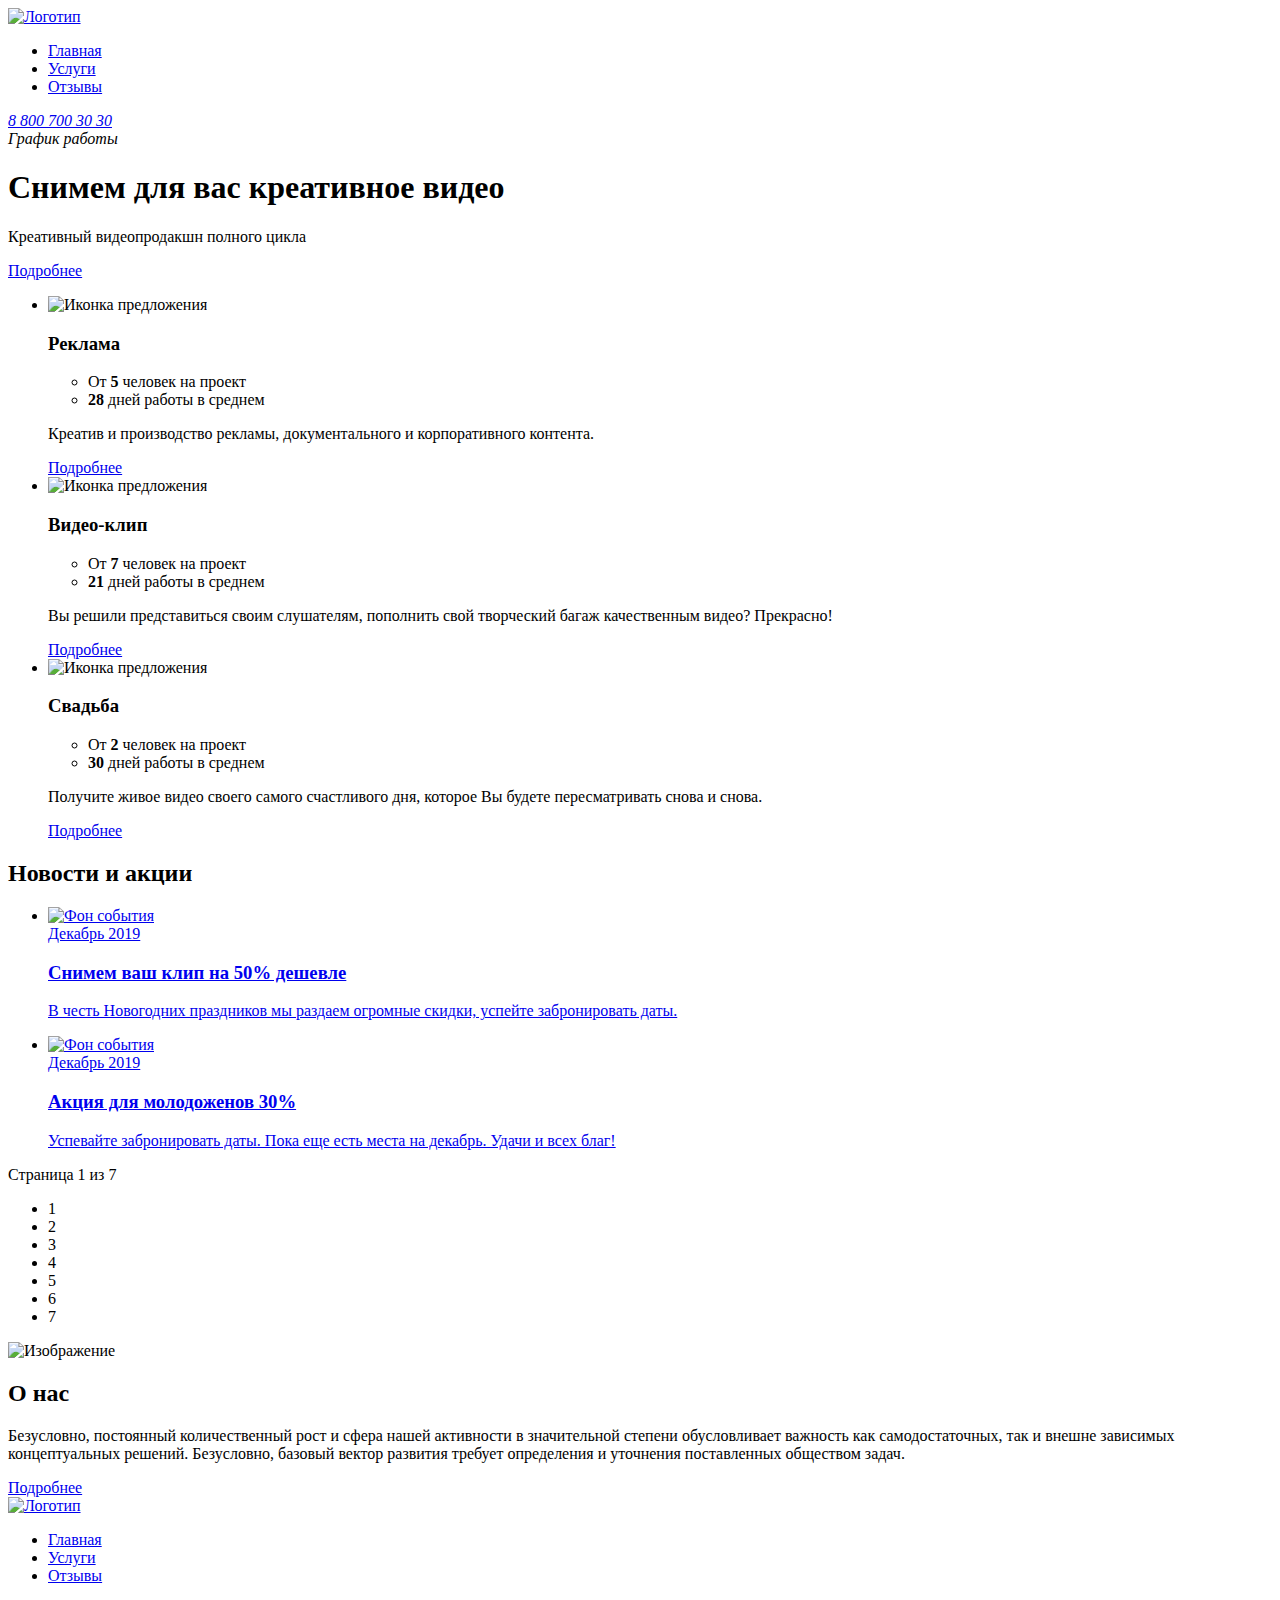
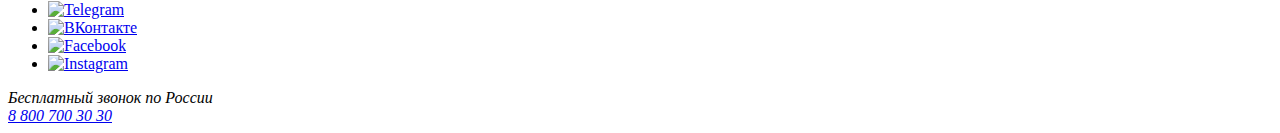
==== index.html @ 6bb8c29b "Правки" ====
<!DOCTYPE html>
<html lang="ru-RU">
  <head>
    <meta charset="UTF-8" />
    <meta http-equiv="X-UA-Compatible" content="IE=edge" />
    <meta name="viewport" content="width=device-width, initial-scale=1.0" />
    <title>Видео-Студия</title>
  </head>
  <body>
    <div class="wrapper">
      <!-- Шапка сайта -->
      <header class="header">
        <div class="container">
          <!-- Логотип -->
          <div class="logo">
            <a href="/" class="logo__link">
              <img src="" alt="Логотип" class="logo__image" />
            </a>
          </div>
          <!-- Меню -->
          <nav class="menu">
            <ul class="menu__list">
              <li class="menu__item">
                <a href="#" class="menu__link">Главная</a>
              </li>
              <li class="menu__item">
                <a href="#" class="menu__link">Услуги</a>
              </li>
              <li class="menu__item">
                <a href="#" class="menu__link">Отзывы</a>
              </li>
            </ul>
          </nav>
          <!-- Информация -->
          <address class="header__info">
            <div class="phone">
              <a href="tel:+78007003030" class="phone__link">8 800 700 30 30</a>
            </div>
            <div class="schedule">
              <div class="schedule__text">График работы</div>
            </div>
          </address>
        </div>
      </header>

      <!-- Основной контент -->
      <main class="main">
        <!-- Приветствие -->
        <section class="hero">
          <div class="container">
            <h1 class="hero__title">Снимем для вас креативное видео</h1>
            <p class="hero__desc">Креативный видеопродакшн полного цикла</p>
            <a href="#" class="hero__btn btn">Подробнее</a>
          </div>
        </section>

        <!-- Предложения -->
        <section class="offers">
          <div class="container">
            <ul class="offers__list">
              <!-- Карточка предложения -->
              <li class="offers__item">
                <div class="offer">
                  <div class="offer__header">
                    <img src="" alt="Иконка предложения" class="offer__image" />
                  </div>

                  <div class="offer__container">
                    <h3 class="offer__title">Реклама</h3>
                    <ul class="offer-info__list">
                      <li class="offer-info__item">
                        <div class="offer-info__persons">
                          От <b>5</b> человек на проект
                        </div>
                      </li>
                      <li class="offer-info__item">
                        <div class="offer-info__work-days">
                          <b>28</b> дней работы в среднем
                        </div>
                      </li>
                    </ul>
                    <p class="offer__desc">
                      Креатив и производство рекламы, документального и
                      корпоративного контента.
                    </p>
                    <a href="#" class="offer__btn btn">Подробнее</a>
                  </div>
                </div>
              </li>

              <!-- Карточка предложения -->
              <li class="offers__item">
                <div class="offer">
                  <div class="offer__header">
                    <img src="" alt="Иконка предложения" class="offer__image" />
                  </div>

                  <div class="offer__container">
                    <h3 class="offer__title">Видео-клип</h3>
                    <ul class="offer-info__list">
                      <li class="offer-info__item">
                        <div class="offer-info__persons">
                          От <b>7</b> человек на проект
                        </div>
                      </li>
                      <li class="offer-info__item">
                        <div class="offer-info__work-days">
                          <b>21</b> дней работы в среднем
                        </div>
                      </li>
                    </ul>
                    <p class="offer__desc">
                      Вы решили представиться своим слушателям, пополнить свой
                      творческий багаж качественным видео? Прекрасно!
                    </p>
                    <a href="#" class="offer__btn btn">Подробнее</a>
                  </div>
                </div>
              </li>

              <!-- Карточка предложения -->
              <li class="offers__item">
                <div class="offer">
                  <div class="offer__header">
                    <img src="" alt="Иконка предложения" class="offer__image" />
                  </div>

                  <div class="offer__container">
                    <h3 class="offer__title">Свадьба</h3>
                    <ul class="offer-info__list">
                      <li class="offer-info__item">
                        <div class="offer-info__persons">
                          От <b>2</b> человек на проект
                        </div>
                      </li>
                      <li class="offer-info__item">
                        <div class="offer-info__work-days">
                          <b>30</b> дней работы в среднем
                        </div>
                      </li>
                    </ul>
                    <p class="offer__desc">
                      Получите живое видео своего самого счастливого дня,
                      которое Вы будете пересматривать снова и снова.
                    </p>
                    <a href="#" class="offer__btn btn">Подробнее</a>
                  </div>
                </div>
              </li>
            </ul>
          </div>
        </section>

        <!-- События -->
        <section class="events">
          <div class="container">
            <h2 class="events__title">Новости и акции</h2>
            <ul class="events__list">
              <!-- Карточка события -->
              <li class="events__item">
                <a href="#" class="event">
                  <img src="" alt="Фон события" class="event__image" />
                  <div class="event__info">
                    <time class="event__date">Декабрь 2019</time>
                    <h3 class="event__title">Снимем ваш клип на 50% дешевле</h3>
                    <p class="event__desc">
                      В честь Новогодних праздников мы раздаем огромные скидки,
                      успейте забронировать даты.
                    </p>
                  </div>
                </a>
              </li>

              <!-- Карточка события -->
              <li class="events__item">
                <a href="#" class="event">
                  <img src="" alt="Фон события" class="event__image" />
                  <div class="event__info">
                    <time class="event__date">Декабрь 2019</time>
                    <h3 class="event__title">Акция для молодоженов 30%</h3>
                    <p class="event__desc">
                      Успевайте забронировать даты. Пока еще есть места на
                      декабрь. Удачи и всех благ!
                    </p>
                  </div>
                </a>
              </li>
            </ul>

            <!-- Пагинация событий -->
            <div class="paginator">
              <div class="paginator__text">Страница 1 из 7</div>
              <ul class="paginator__list">
                <li class="paginator__item paginator__item--active">1</li>
                <li class="paginator__item">2</li>
                <li class="paginator__item">3</li>
                <li class="paginator__item">4</li>
                <li class="paginator__item">5</li>
                <li class="paginator__item">6</li>
                <li class="paginator__item">7</li>
              </ul>
            </div>
          </div>
        </section>

        <!-- О нас -->
        <section class="about">
          <div class="container">
            <img src="" alt="Изображение" class="about__image" />
            <div class="about__block">
              <h2 class="about__title">О нас</h2>
              <p class="about_desc">
                Безусловно, постоянный количественный рост и сфера нашей
                активности в значительной степени обусловливает важность как
                самодостаточных, так и внешне зависимых концептуальных решений.
                Безусловно, базовый вектор развития требует определения и
                уточнения поставленных обществом задач.
              </p>
              <a href="#" class="about__btn btn">Подробнее</a>
            </div>
          </div>
        </section>
      </main>

      <!-- Подвал -->
      <footer class="footer">
        <div class="container">
          <div class="logo">
            <a href="/" class="logo__link">
              <img src="" alt="Логотип" class="logo__image" />
            </a>
          </div>

          <!-- Меню -->
          <nav class="menu">
            <ul class="menu__list">
              <li class="menu__item">
                <a href="#" class="menu__link">Главная</a>
              </li>
              <li class="menu__item">
                <a href="#" class="menu__link">Услуги</a>
              </li>
              <li class="menu__item">
                <a href="#" class="menu__link">Отзывы</a>
              </li>
            </ul>
          </nav>

          <!-- Ссылки на соц-медия -->
          <div class="footer__socials">
            <div class="socials">
              <ul class="socials__list">
                <li class="socials__item">
                  <a href="#" class="socials__link">
                    <img src="" alt="Telegram" class="socials__icon" />
                  </a>
                </li>
                <li class="socials__item">
                  <a href="#" class="socials__link">
                    <img src="" alt="ВКонтакте" class="socials__icon" />
                  </a>
                </li>
                <li class="socials__item">
                  <a href="#" class="socials__link">
                    <img src="" alt="Facebook" class="socials__icon" />
                  </a>
                </li>
                <li class="socials__item">
                  <a href="#" class="socials__link">
                    <img src="" alt="Instagram" class="socials__icon" />
                  </a>
                </li>
              </ul>
            </div>
          </div>

          <!-- Контактная информация -->
          <address class="footer__info">
            <div class="phone">
              <div class="phone__info">Бесплатный звонок по России</div>
              <a href="tel:+78007003030" class="phone__link">8 800 700 30 30</a>
            </div>
          </address>
        </div>
      </footer>
    </div>
  </body>
</html>
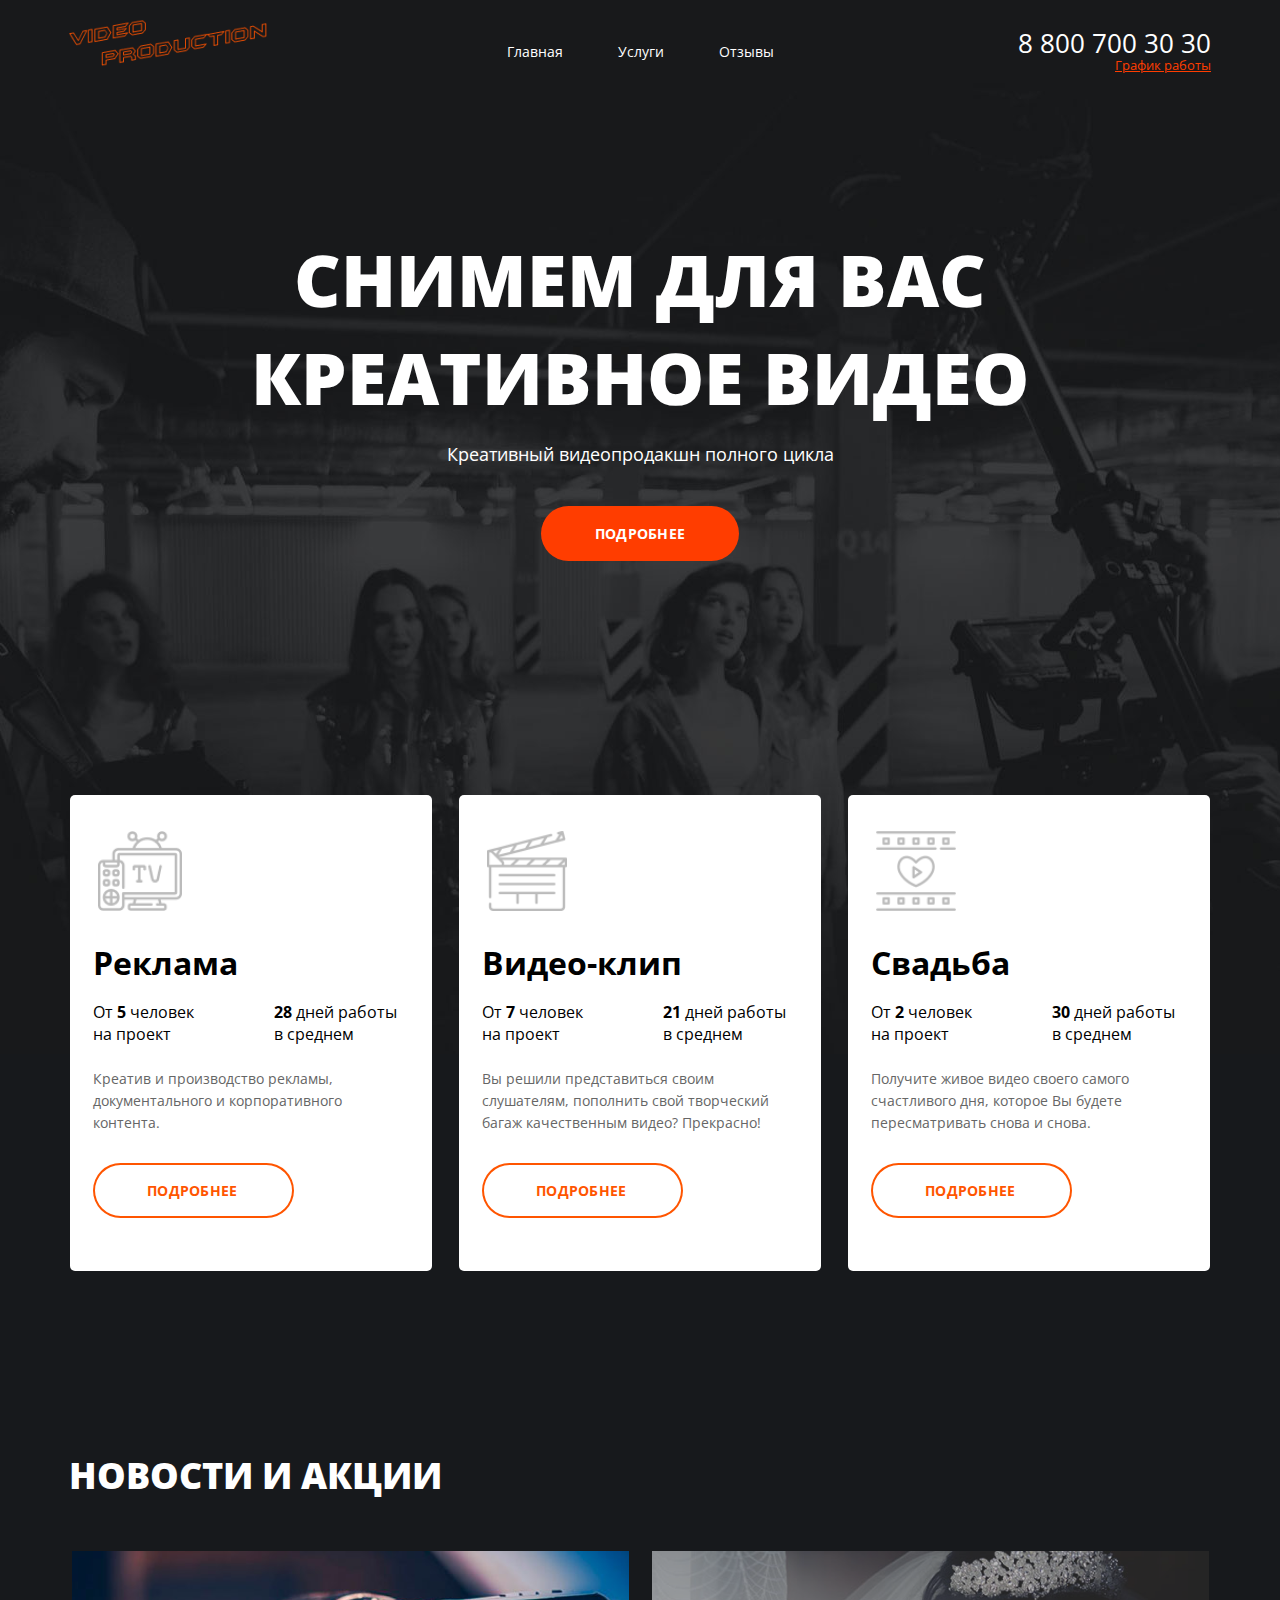
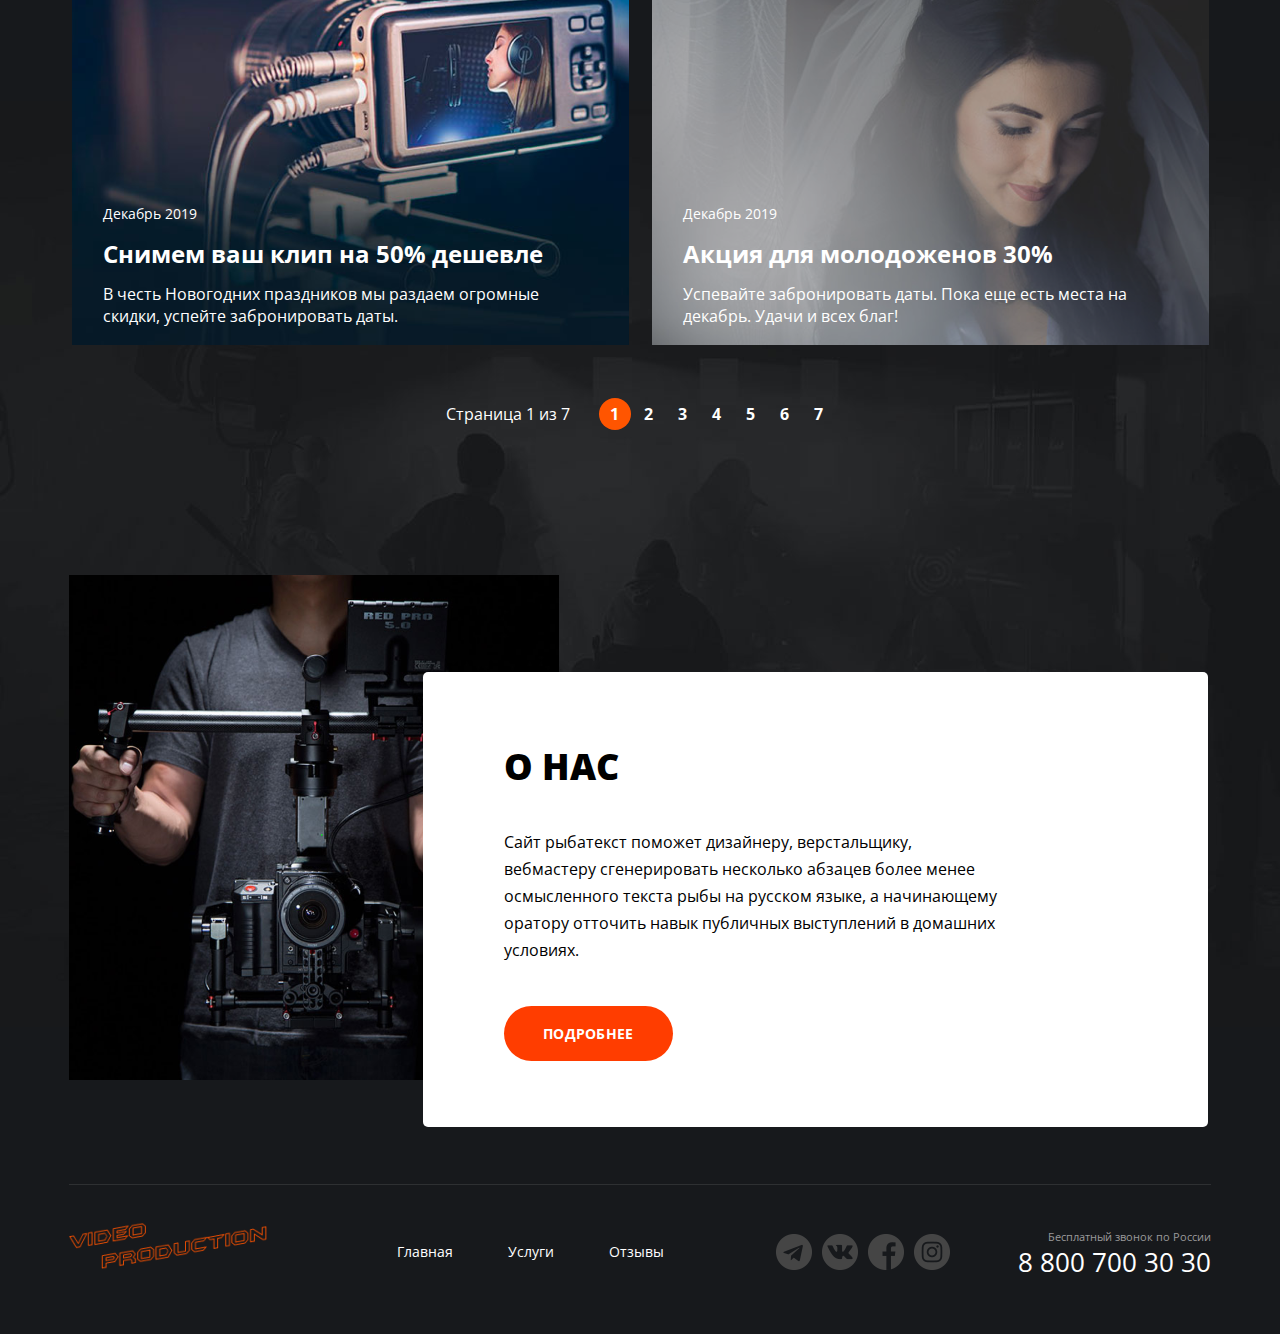
==== commit 2678e8b9: "Стили, изменения в разметке, изображения" ====
--- a/index.html
+++ b/index.html
@@ -3,167 +3,153 @@
   <head>
     <meta charset="UTF-8" />
     <meta http-equiv="X-UA-Compatible" content="IE=edge" />
+    <link rel="preconnect" href="https://fonts.googleapis.com" />
+    <link rel="preconnect" href="https://fonts.gstatic.com" crossorigin />
+    <link
+      href="https://fonts.googleapis.com/css2?family=Open+Sans:ital,wght@0,400;0,700;0,800;1,400&display=swap"
+      rel="stylesheet"
+    />
+    <link rel="stylesheet" href="./css/styles.css" />
     <meta name="viewport" content="width=device-width, initial-scale=1.0" />
     <title>Видео-Студия</title>
   </head>
   <body>
-    <div class="wrapper">
-      <!-- Шапка сайта -->
-      <header class="header">
-        <div class="container">
-          <!-- Логотип -->
-          <div class="logo">
+    <div class="wrapper wrapper_main">
+      <div class="container">
+        <!-- Header -->
+        <header class="header">
+          <!-- Logo -->
+          <div class="header__logo logo">
             <a href="/" class="logo__link">
-              <img src="" alt="Логотип" class="logo__image" />
+              <img src="./img/logo.png" alt="Logo" class="logo__image" />
             </a>
           </div>
-          <!-- Меню -->
+          <!-- Menu -->
           <nav class="menu">
             <ul class="menu__list">
+              <li class="menu__item menu__item--active">
+                <a href="#" class="menu__link link">Главная</a>
+              </li>
               <li class="menu__item">
-                <a href="#" class="menu__link">Главная</a>
+                <a href="#" class="menu__link link">Услуги</a>
               </li>
               <li class="menu__item">
-                <a href="#" class="menu__link">Услуги</a>
-              </li>
-              <li class="menu__item">
-                <a href="#" class="menu__link">Отзывы</a>
+                <a href="#" class="menu__link link">Отзывы</a>
               </li>
             </ul>
           </nav>
-          <!-- Информация -->
+          <!-- Info -->
           <address class="header__info">
             <div class="phone">
-              <a href="tel:+78007003030" class="phone__link">8 800 700 30 30</a>
+              <a href="tel:+78007003030" class="phone__link link">
+                8 800 700 30 30
+              </a>
             </div>
             <div class="schedule">
               <div class="schedule__text">График работы</div>
             </div>
           </address>
-        </div>
-      </header>
-
-      <!-- Основной контент -->
-      <main class="main">
-        <!-- Приветствие -->
-        <section class="hero">
-          <div class="container">
-            <h1 class="hero__title">Снимем для вас креативное видео</h1>
-            <p class="hero__desc">Креативный видеопродакшн полного цикла</p>
+        </header>
+
+        <!-- Main content -->
+        <main class="main">
+          <!-- Hero -->
+          <section class="hero">
+            <h1 class="hero__title large-title title">
+              Снимем для вас креативное видео
+            </h1>
+            <p class="hero__subtitle subtitle title">
+              Креативный видеопродакшн полного цикла
+            </p>
             <a href="#" class="hero__btn btn">Подробнее</a>
-          </div>
-        </section>
-
-        <!-- Предложения -->
-        <section class="offers">
-          <div class="container">
+          </section>
+
+          <!-- Offers -->
+          <section class="offers">
             <ul class="offers__list">
-              <!-- Карточка предложения -->
+              <!-- Offers card -->
               <li class="offers__item">
-                <div class="offer">
-                  <div class="offer__header">
-                    <img src="" alt="Иконка предложения" class="offer__image" />
-                  </div>
-
-                  <div class="offer__container">
-                    <h3 class="offer__title">Реклама</h3>
-                    <ul class="offer-info__list">
-                      <li class="offer-info__item">
-                        <div class="offer-info__persons">
-                          От <b>5</b> человек на проект
-                        </div>
-                      </li>
-                      <li class="offer-info__item">
-                        <div class="offer-info__work-days">
-                          <b>28</b> дней работы в среднем
-                        </div>
-                      </li>
-                    </ul>
-                    <p class="offer__desc">
-                      Креатив и производство рекламы, документального и
-                      корпоративного контента.
-                    </p>
-                    <a href="#" class="offer__btn btn">Подробнее</a>
-                  </div>
+                <div class="offers__block">
+                  <img src="./img/tv.png" alt="Icon" class="offers__icon" />
+                  <h3 class="offers__name">Реклама</h3>
+                  <div class="offers-info">
+                    <div class="offers-info__persons">
+                      От <b>5</b> человек на проект
+                    </div>
+                    <div class="offers-info__work-days">
+                      <b>28</b> дней работы в среднем
+                    </div>
+                  </div>
+                  <p class="offers__desc">
+                    Креатив и производство рекламы, документального и
+                    корпоративного контента.
+                  </p>
+                  <a href="#" class="offers__btn btn">Подробнее</a>
                 </div>
               </li>
-
-              <!-- Карточка предложения -->
+              <!-- Offers card -->
               <li class="offers__item">
-                <div class="offer">
-                  <div class="offer__header">
-                    <img src="" alt="Иконка предложения" class="offer__image" />
-                  </div>
-
-                  <div class="offer__container">
-                    <h3 class="offer__title">Видео-клип</h3>
-                    <ul class="offer-info__list">
-                      <li class="offer-info__item">
-                        <div class="offer-info__persons">
-                          От <b>7</b> человек на проект
-                        </div>
-                      </li>
-                      <li class="offer-info__item">
-                        <div class="offer-info__work-days">
-                          <b>21</b> дней работы в среднем
-                        </div>
-                      </li>
-                    </ul>
-                    <p class="offer__desc">
-                      Вы решили представиться своим слушателям, пополнить свой
-                      творческий багаж качественным видео? Прекрасно!
-                    </p>
-                    <a href="#" class="offer__btn btn">Подробнее</a>
-                  </div>
+                <div class="offers__block">
+                  <img
+                    src="./img/clapper.png"
+                    alt="Icon"
+                    class="offers__icon"
+                  />
+                  <h3 class="offers__name">Видео-клип</h3>
+                  <div class="offers-info">
+                    <div class="offers-info__persons">
+                      От <b>7</b> человек на проект
+                    </div>
+                    <div class="offers-info__work-days">
+                      <b>21</b> дней работы в среднем
+                    </div>
+                  </div>
+                  <p class="offers__desc">
+                    Вы решили представиться своим слушателям, пополнить свой
+                    творческий багаж качественным видео? Прекрасно!
+                  </p>
+                  <a href="#" class="offers__btn btn">Подробнее</a>
                 </div>
               </li>
-
-              <!-- Карточка предложения -->
+              <!-- Offers card -->
               <li class="offers__item">
-                <div class="offer">
-                  <div class="offer__header">
-                    <img src="" alt="Иконка предложения" class="offer__image" />
-                  </div>
-
-                  <div class="offer__container">
-                    <h3 class="offer__title">Свадьба</h3>
-                    <ul class="offer-info__list">
-                      <li class="offer-info__item">
-                        <div class="offer-info__persons">
-                          От <b>2</b> человек на проект
-                        </div>
-                      </li>
-                      <li class="offer-info__item">
-                        <div class="offer-info__work-days">
-                          <b>30</b> дней работы в среднем
-                        </div>
-                      </li>
-                    </ul>
-                    <p class="offer__desc">
-                      Получите живое видео своего самого счастливого дня,
-                      которое Вы будете пересматривать снова и снова.
-                    </p>
-                    <a href="#" class="offer__btn btn">Подробнее</a>
-                  </div>
+                <div class="offers__block">
+                  <img src="./img/film.png" alt="Icon" class="offers__icon" />
+                  <h3 class="offers__name">Свадьба</h3>
+                  <div class="offers-info">
+                    <div class="offers-info__persons">
+                      От <b>2</b> человек на проект
+                    </div>
+                    <div class="offers-info__work-days">
+                      <b>30</b> дней работы в среднем
+                    </div>
+                  </div>
+                  <p class="offers__desc">
+                    Получите живое видео своего самого счастливого дня, которое
+                    Вы будете пересматривать снова и снова.
+                  </p>
+                  <a href="#" class="offers__btn btn">Подробнее</a>
                 </div>
               </li>
             </ul>
-          </div>
-        </section>
-
-        <!-- События -->
-        <section class="events">
-          <div class="container">
-            <h2 class="events__title">Новости и акции</h2>
+          </section>
+
+          <!-- События -->
+          <section class="events">
+            <h2 class="events__title medium-title title">Новости и акции</h2>
             <ul class="events__list">
-              <!-- Карточка события -->
+              <!-- Event card -->
               <li class="events__item">
-                <a href="#" class="event">
-                  <img src="" alt="Фон события" class="event__image" />
-                  <div class="event__info">
-                    <time class="event__date">Декабрь 2019</time>
-                    <h3 class="event__title">Снимем ваш клип на 50% дешевле</h3>
-                    <p class="event__desc">
+                <a href="#" class="events__link">
+                  <img
+                    src="./img/camera.png"
+                    alt="Event image"
+                    class="events__image"
+                  />
+                  <div class="events__info">
+                    <time class="events__date">Декабрь 2019</time>
+                    <h3 class="events__name">Снимем ваш клип на 50% дешевле</h3>
+                    <p class="events__desc">
                       В честь Новогодних праздников мы раздаем огромные скидки,
                       успейте забронировать даты.
                     </p>
@@ -171,14 +157,18 @@
                 </a>
               </li>
 
-              <!-- Карточка события -->
+              <!-- Event card -->
               <li class="events__item">
-                <a href="#" class="event">
-                  <img src="" alt="Фон события" class="event__image" />
-                  <div class="event__info">
-                    <time class="event__date">Декабрь 2019</time>
-                    <h3 class="event__title">Акция для молодоженов 30%</h3>
-                    <p class="event__desc">
+                <a href="#" class="events__link">
+                  <img
+                    src="./img/wedding.png"
+                    alt="Event image"
+                    class="events__image"
+                  />
+                  <div class="events__info">
+                    <time class="events__date">Декабрь 2019</time>
+                    <h3 class="events__name">Акция для молодоженов 30%</h3>
+                    <p class="events__desc">
                       Успевайте забронировать даты. Пока еще есть места на
                       декабрь. Удачи и всех благ!
                     </p>
@@ -187,102 +177,125 @@
               </li>
             </ul>
 
-            <!-- Пагинация событий -->
+            <!-- Event pagination -->
             <div class="paginator">
-              <div class="paginator__text">Страница 1 из 7</div>
+              <span class="paginator__text">Страница 1 из 7</span>
               <ul class="paginator__list">
-                <li class="paginator__item paginator__item--active">1</li>
-                <li class="paginator__item">2</li>
-                <li class="paginator__item">3</li>
-                <li class="paginator__item">4</li>
-                <li class="paginator__item">5</li>
-                <li class="paginator__item">6</li>
-                <li class="paginator__item">7</li>
+                <li class="paginator__item paginator__item--active">
+                  <a class="paginator__link link" href="#">1</a>
+                </li>
+                <li class="paginator__item">
+                  <a class="paginator__link link" href="#">2</a>
+                </li>
+                <li class="paginator__item">
+                  <a class="paginator__link link" href="#">3</a>
+                </li>
+                <li class="paginator__item">
+                  <a class="paginator__link link" href="#">4</a>
+                </li>
+                <li class="paginator__item">
+                  <a class="paginator__link link" href="#">5</a>
+                </li>
+                <li class="paginator__item">
+                  <a class="paginator__link link" href="#">6</a>
+                </li>
+                <li class="paginator__item">
+                  <a class="paginator__link link" href="#">7</a>
+                </li>
               </ul>
             </div>
-          </div>
-        </section>
-
-        <!-- О нас -->
-        <section class="about">
-          <div class="container">
-            <img src="" alt="Изображение" class="about__image" />
+          </section>
+
+          <!-- About -->
+          <section class="about">
+            <img src="./img/cameraman.png" alt="Image" class="about__image" />
             <div class="about__block">
-              <h2 class="about__title">О нас</h2>
-              <p class="about_desc">
-                Безусловно, постоянный количественный рост и сфера нашей
-                активности в значительной степени обусловливает важность как
-                самодостаточных, так и внешне зависимых концептуальных решений.
-                Безусловно, базовый вектор развития требует определения и
-                уточнения поставленных обществом задач.
+              <h2 class="about__title medium-title title">О нас</h2>
+              <p class="about__desc">
+                Сайт рыбатекст поможет дизайнеру, верстальщику, вебмастеру
+                сгенерировать несколько абзацев более менее осмысленного текста
+                рыбы на русском языке, а начинающему оратору отточить навык
+                публичных выступлений в домашних условиях.
               </p>
               <a href="#" class="about__btn btn">Подробнее</a>
             </div>
-          </div>
-        </section>
-      </main>
-
-      <!-- Подвал -->
-      <footer class="footer">
-        <div class="container">
-          <div class="logo">
+          </section>
+        </main>
+
+        <!-- Footer -->
+        <footer class="footer">
+          <div class="footer__logo logo">
             <a href="/" class="logo__link">
-              <img src="" alt="Логотип" class="logo__image" />
+              <img src="./img/logo.png" alt="Logo" class="logo__image" />
             </a>
           </div>
 
-          <!-- Меню -->
-          <nav class="menu">
+          <!-- Menu -->
+          <nav class="footer__menu menu">
             <ul class="menu__list">
+              <li class="menu__item menu__item--active">
+                <a href="#" class="menu__link link">Главная</a>
+              </li>
               <li class="menu__item">
-                <a href="#" class="menu__link">Главная</a>
+                <a href="#" class="menu__link link">Услуги</a>
               </li>
               <li class="menu__item">
-                <a href="#" class="menu__link">Услуги</a>
-              </li>
-              <li class="menu__item">
-                <a href="#" class="menu__link">Отзывы</a>
+                <a href="#" class="menu__link link">Отзывы</a>
               </li>
             </ul>
           </nav>
 
-          <!-- Ссылки на соц-медия -->
+          <!-- Links to social media -->
           <div class="footer__socials">
             <div class="socials">
               <ul class="socials__list">
                 <li class="socials__item">
                   <a href="#" class="socials__link">
-                    <img src="" alt="Telegram" class="socials__icon" />
+                    <img
+                      src="./img/telegram.png"
+                      alt="Telegram"
+                      class="socials__icon"
+                    />
                   </a>
                 </li>
                 <li class="socials__item">
                   <a href="#" class="socials__link">
-                    <img src="" alt="ВКонтакте" class="socials__icon" />
+                    <img src="./img/vk.png" alt="VK" class="socials__icon" />
                   </a>
                 </li>
                 <li class="socials__item">
                   <a href="#" class="socials__link">
-                    <img src="" alt="Facebook" class="socials__icon" />
+                    <img
+                      src="./img/f.png"
+                      alt="Facebook"
+                      class="socials__icon"
+                    />
                   </a>
                 </li>
                 <li class="socials__item">
                   <a href="#" class="socials__link">
-                    <img src="" alt="Instagram" class="socials__icon" />
+                    <img
+                      src="./img/in.png"
+                      alt="Instagram"
+                      class="socials__icon"
+                    />
                   </a>
                 </li>
               </ul>
             </div>
           </div>
 
-          <!-- Контактная информация -->
+          <!-- Contacts -->
           <address class="footer__info">
             <div class="phone">
               <div class="phone__info">Бесплатный звонок по России</div>
-              <a href="tel:+78007003030" class="phone__link">8 800 700 30 30</a>
+              <a href="tel:+78007003030" class="phone__link link">
+                8 800 700 30 30
+              </a>
             </div>
           </address>
-        </div>
-      </footer>
+        </footer>
+      </div>
     </div>
   </body>
 </html>
--- a/css/styles.css
+++ b/css/styles.css
@@ -0,0 +1,469 @@
+* {
+  box-sizing: border-box;
+  margin: 0;
+  padding: 0;
+}
+
+body {
+  -webkit-font-smoothing: antialiased;
+  -moz-osx-font-smoothing: grayscale;
+  font-size: 14px;
+  font-family: "Open Sans", sans-serif;
+  font-style: normal;
+  font-weight: 400;
+  background-color: #17191c;
+}
+
+.wrapper {
+  position: relative;
+  min-width: 1142px;
+}
+
+.wrapper_main {
+  background-image: url("../img/hero.png"), url("../img/bottom-pic.png");
+  background-repeat: no-repeat, no-repeat;
+  background-position: center top, center bottom 250px;
+}
+
+.container {
+  max-width: 1142px;
+  margin: auto;
+}
+
+/* Titles */
+
+.title {
+  color: #ffffff;
+}
+
+.large-title {
+  font-size: 72px;
+  font-weight: 800;
+  text-transform: uppercase;
+}
+
+.medium-title {
+  font-size: 36px;
+  font-weight: 800;
+  text-transform: uppercase;
+}
+
+.small-title {
+  font-size: 24px;
+  font-weight: 700;
+}
+
+.subtitle {
+  font-size: 18px;
+  font-weight: 400;
+}
+
+/* Logo */
+
+.logo {
+  position: absolute;
+  display: inline-block;
+  width: 198px;
+  height: 46px;
+}
+
+/* Header */
+
+.header {
+  position: relative;
+  padding: 38px 0px;
+  text-align: center;
+}
+
+.header__logo {
+  left: 0;
+  top: 20px;
+}
+
+.header__info {
+  position: absolute;
+  right: 0;
+  top: 28px;
+  display: inline-block;
+}
+
+/* Schedule */
+
+.schedule {
+  font-size: 13px;
+  text-align: right;
+  font-style: normal;
+}
+
+.schedule__text {
+  color: #ff3d00;
+  text-decoration: underline;
+  line-height: 14px;
+}
+
+/* Phone */
+
+.phone__info {
+  font-size: 11px;
+  font-style: normal;
+  color: #9A9A9A;
+  line-height: 21px;
+}
+
+.phone__link {
+  font-size: 26px;
+  font-style: normal;
+  line-height: 30px;
+}
+
+/* Menu */
+
+.menu {
+  display: inline-block;
+  text-align: center;
+  line-height: 2em;
+}
+
+.menu__item {
+  display: inline-block;
+}
+
+.menu__item:not(:last-child) {
+  margin-right: 51px;
+}
+
+.menu__link {
+  transition: 200ms;
+}
+
+.menu__link:hover {
+  color: #ff5500;
+}
+
+/* Link */
+
+.link {
+  color: #ffffff;
+  text-decoration: none;
+}
+
+/* Button */
+
+.btn {
+  background-color: #ff3d00;
+  padding: 18px 54px;
+  border-radius: 35px;
+  font-size: 14px;
+  text-transform: uppercase;
+  text-decoration: none;
+  color: #ffffff;
+  font-weight: 700;
+  transition: 200ms;
+  letter-spacing: 0.02em;
+}
+
+.btn:hover {
+  background-color: #ff5500;
+}
+
+/* Hero */
+
+.hero {
+  margin-top: 126px;
+  text-align: center;
+}
+
+.hero__subtitle {
+  margin: 16px;
+}
+
+.hero__btn {
+  display: inline-block;
+  margin: 24px;
+}
+
+/* Offers */
+
+.offers {
+  text-align: center;
+  margin-top: 210px;
+  font-size: 16px;
+}
+
+.offers__list {
+  font-size: 0; /* Remove the gap between the items */
+}
+
+.offers__item {
+  position: relative;
+  text-align: left;
+  vertical-align: top;
+  display: inline-block;
+  width: 362px;
+  height: 476px;
+  background-color: #ffffff;
+  border-radius: 5px;
+  transition: 200ms;
+}
+
+.offers__item:not(:last-child) {
+  margin-right: 27px;
+}
+
+.offers__item:hover {
+  box-shadow: inset 0px 0px 0px 5px #cccccc;
+}
+
+.offers__block {
+  margin: 36px 23px;
+}
+
+.offers__name {
+  color: #000000;
+  font-size: 32px;
+  margin: 30px 0px 17px;
+}
+
+.offers__icon {
+  margin-left: 5px;
+  height: 80px
+}
+
+.offers-info {
+  position: relative;
+  height: 41px;
+  margin-bottom: 26px;
+  font-size: 16px;
+}
+
+.offers-info__persons {
+  position: absolute;
+  left: 0;
+  width: 102px;
+}
+
+.offers-info__work-days {
+  position: absolute;
+  right: 12px;
+  width: 123px;
+}
+
+.offers__desc {
+  font-size: 14px;
+  line-height: 22px;
+  color: #666666;
+}
+
+.offers__btn {
+  position: absolute;
+  bottom: 53px;
+  padding-right: 56px;
+  box-shadow: inset 0px 0px 0px 2px #ff5500;
+  background-color: #ffffff;
+}
+
+.offers__btn:not(:hover) {
+  color: #ff5500;
+}
+
+/* Events */
+
+.events {
+  margin: 180px 0px 145px;
+}
+
+.events__title {
+  margin-top: 12px;
+  margin-bottom: 4px;
+}
+
+.events__list {
+  font-size: 0; /* Remove the gap between items */
+  margin-top: 51px;
+  margin-bottom: 53px;
+  text-align: center;
+}
+
+.events__item {
+  font-size: 16px;
+  width: 557px;
+  height: 394px;
+  display: inline-block;
+  position: relative;
+  text-align: left;
+}
+
+.events__item:not(:last-child) {
+  margin-right: 23px;
+}
+
+.events__block {
+  position: absolute;
+  margin: 26px 31px;
+  bottom: 0;
+}
+
+.events__image {
+  position: absolute;
+  left: 0px;
+  top: 0px;
+}
+
+.events__info {
+  margin: 18px 31px;
+  display: inline-block;
+  position: absolute;
+  z-index: 1; /* Display this item on top of the event image */
+  bottom: 0;
+}
+
+.events__name {
+  font-size: 24px;
+  margin: 13px 0px;
+  color: #ffffff;
+}
+
+.events__date {
+  color: #ffffff;
+  font-size: 14px;
+}
+
+.events__desc {
+  color: #ffffff;
+}
+
+/* Paginator */
+
+.paginator {
+  text-align: center;
+}
+
+.paginator__text {
+  display: inline-block;
+  color: #ffffff;
+  font-size: 16px;
+  font-weight: 400;
+  text-align: center;
+}
+
+.paginator__list {
+  display: inline-block;
+  margin-left: 25px;
+  font-size: 0; /* Remove the gap between items */
+}
+
+.paginator__item {
+  display: inline-block;
+  color: #ffffff;
+  text-align: center;
+  font-size: 16px;
+  font-weight: 700;
+  width: 2em;
+  height: 2em;
+}
+
+.paginator__item:not(:last-child) {
+  margin-right: 2px;
+}
+
+.paginator__item:hover:not(.paginator__item--active) > a {
+  color: #ff5500;
+}
+
+.paginator__link {
+  line-height: 2em;
+  transition: 200ms;
+}
+
+.paginator__item--active {
+  color: #ffffff;
+  background-color: #ff5500;
+  border-radius: 50%;
+  pointer-events: none;
+}
+
+/* About */
+
+.about {
+  position: relative;
+}
+
+.about__block {
+  position: absolute;
+  display: inline-block;
+  background-color: #ffffff;
+  top: 97px;
+  left: 354px;
+  height: 455px;
+  width: 785px;
+  border-radius: 5px;
+}
+
+.about__title {
+  color: #000000;
+  margin: 70px 81px 0px;
+}
+
+.about__desc {
+  margin: 38px 202px 43px 81px;
+  font-size: 16px;
+  text-align: left;
+  line-height: 27px;
+}
+
+.about__btn {
+  position: absolute;
+  margin: 66px 81px;
+  padding: 18px 39px;
+  bottom: 0;
+}
+
+/* Footer */
+
+.footer {
+  position: relative;
+  margin: 100px 0px 57px;
+  padding: 53px 0px 0px;
+  vertical-align: middle;
+  height: 93px;
+  border-top: 1px solid #2e3032;
+}
+
+.footer__menu {
+  text-align: center;
+  margin-left: 328px;
+}
+
+.footer__info {
+  position: absolute;
+  right: 0;
+  bottom: 0;
+  display: inline-block;
+  text-align: right;
+  font-size: 14px;
+}
+
+.footer__socials {
+  position: absolute;
+  display: inline-block;
+  margin-left: 112px;
+  bottom: 3px;
+}
+
+.footer__logo {
+  bottom: 8px;
+}
+/* Socials */
+
+.socials {
+  display: inline;
+  text-align: center;
+}
+
+.socials__item {
+  display: inline-block;
+}
+
+.socials__item:not(:last-child) {
+  margin-right: 6px;
+}
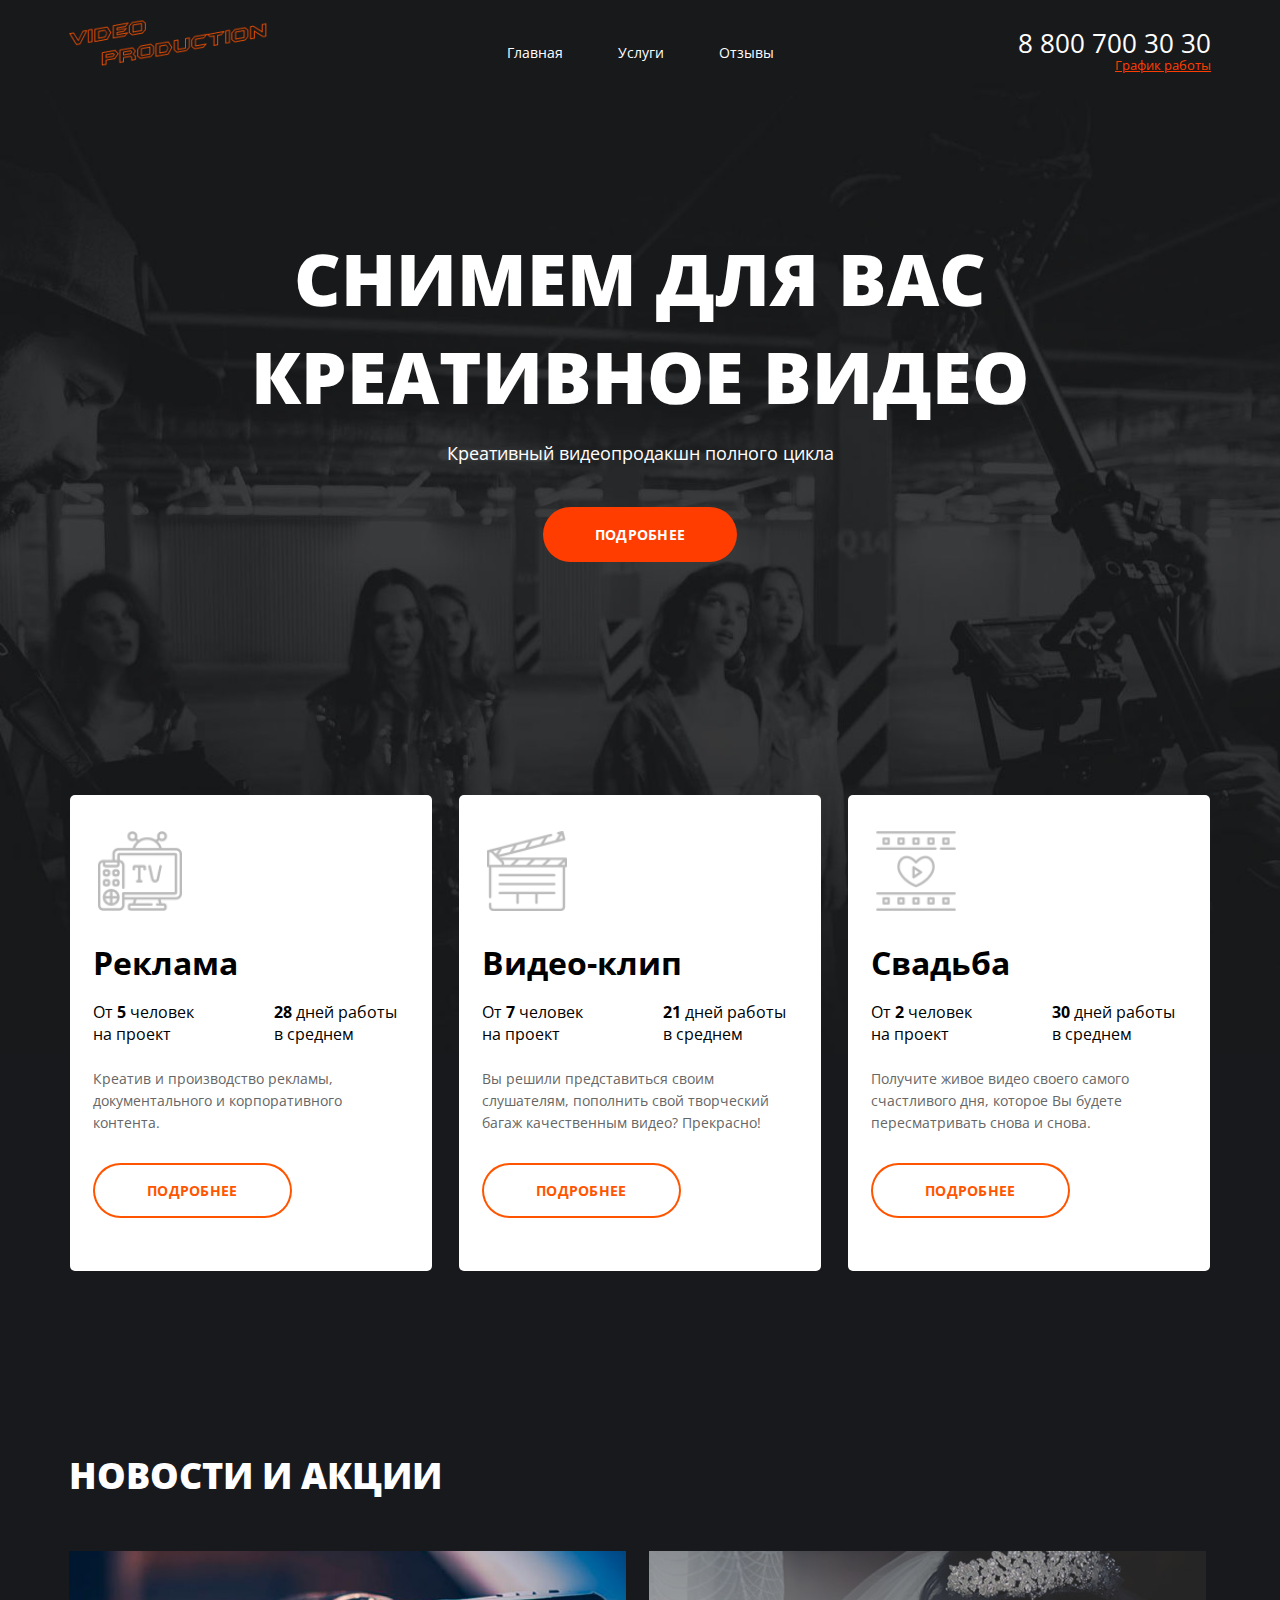
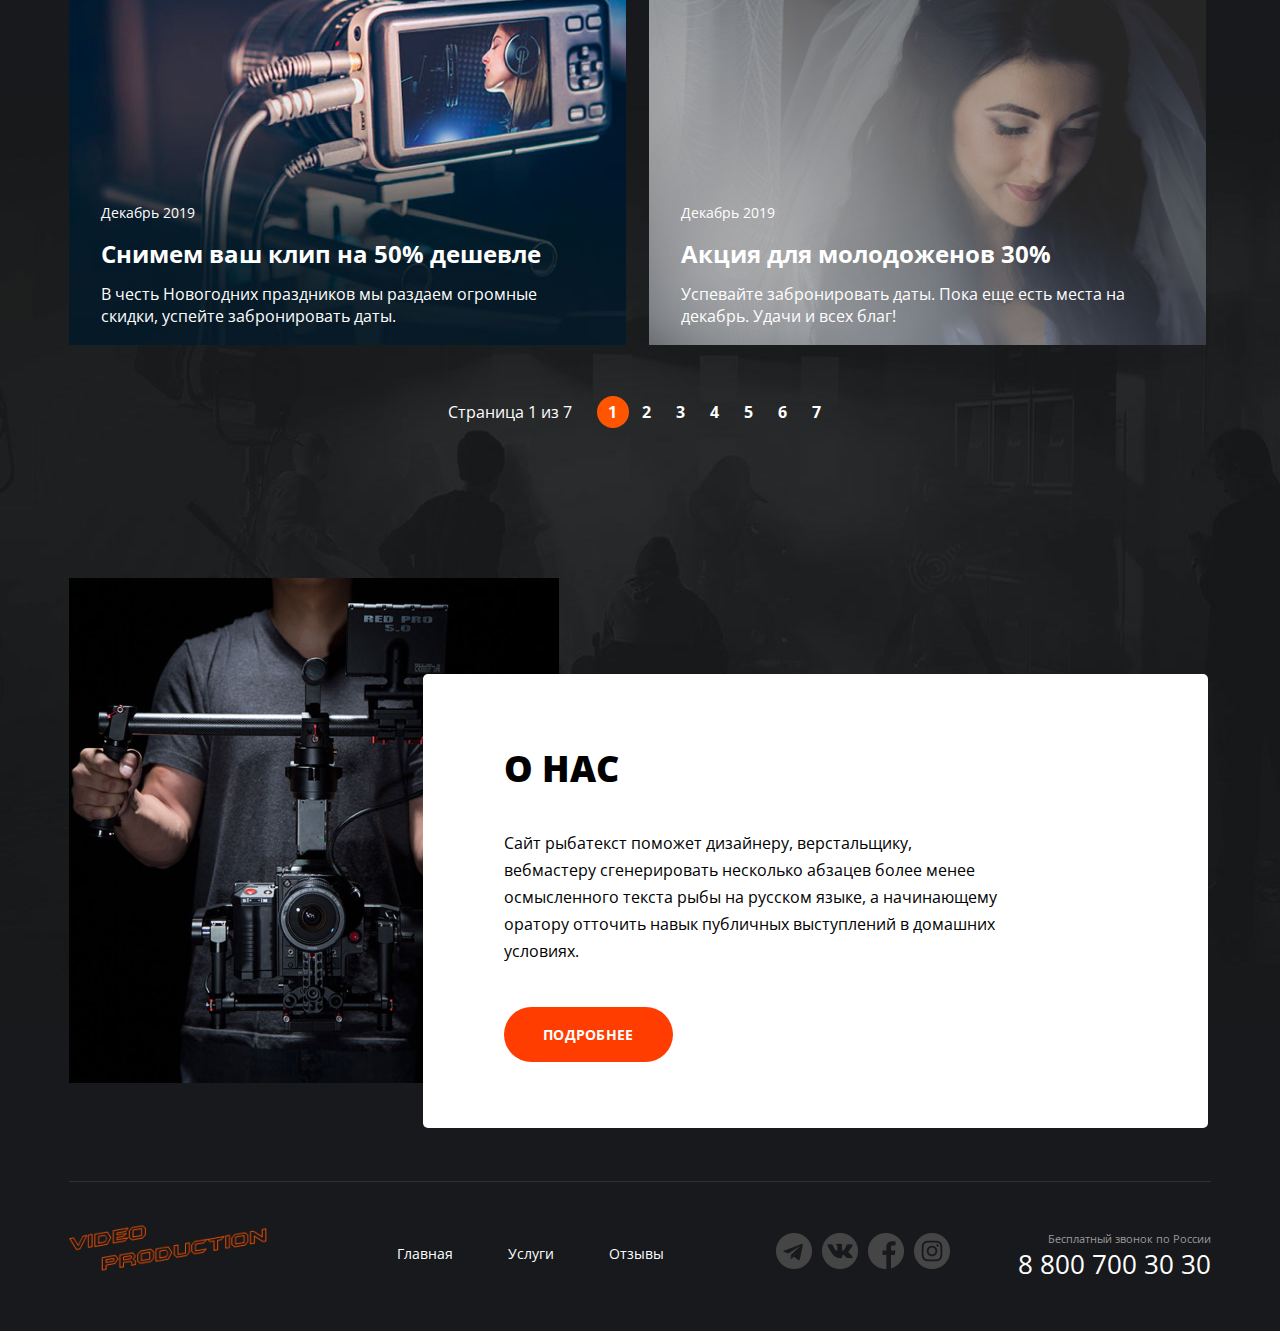
==== commit ff7a5f64: "Правки стилей + Всплывающее окно на графике работы" ====
--- a/index.html
+++ b/index.html
@@ -6,7 +6,7 @@
     <link rel="preconnect" href="https://fonts.googleapis.com" />
     <link rel="preconnect" href="https://fonts.gstatic.com" crossorigin />
     <link
-      href="https://fonts.googleapis.com/css2?family=Open+Sans:ital,wght@0,400;0,700;0,800;1,400&display=swap"
+      href="https://fonts.googleapis.com/css2?family=Open+Sans:ital,wght@0,400;0,600;0,700;0,800;1,400&display=swap"
       rel="stylesheet"
     />
     <link rel="stylesheet" href="./css/styles.css" />
@@ -46,7 +46,13 @@
               </a>
             </div>
             <div class="schedule">
-              <div class="schedule__text">График работы</div>
+              <div class="schedule__text">
+                График работы
+              </div>
+              <div class="schedule__popup">
+                <div class="schedule__days-time">пн-вс: 09:00 - 20:00</div>
+                <div class="schedule__lunch-time">Обед: 14:00-14:30</div>
+              </div>
             </div>
           </address>
         </header>
@@ -55,10 +61,10 @@
         <main class="main">
           <!-- Hero -->
           <section class="hero">
-            <h1 class="hero__title large-title title">
+            <h1 class="hero__title large-title">
               Снимем для вас креативное видео
             </h1>
-            <p class="hero__subtitle subtitle title">
+            <p class="hero__subtitle subtitle">
               Креативный видеопродакшн полного цикла
             </p>
             <a href="#" class="hero__btn btn">Подробнее</a>
@@ -136,7 +142,7 @@
 
           <!-- События -->
           <section class="events">
-            <h2 class="events__title medium-title title">Новости и акции</h2>
+            <h2 class="events__title medium-title">Новости и акции</h2>
             <ul class="events__list">
               <!-- Event card -->
               <li class="events__item">
@@ -210,7 +216,7 @@
           <section class="about">
             <img src="./img/cameraman.png" alt="Image" class="about__image" />
             <div class="about__block">
-              <h2 class="about__title medium-title title">О нас</h2>
+              <h2 class="about__title medium-title">О нас</h2>
               <p class="about__desc">
                 Сайт рыбатекст поможет дизайнеру, верстальщику, вебмастеру
                 сгенерировать несколько абзацев более менее осмысленного текста
--- a/css/styles.css
+++ b/css/styles.css
@@ -32,28 +32,28 @@
 
 /* Titles */
 
-.title {
-  color: #ffffff;
-}
-
 .large-title {
+  color: #ffffff;
   font-size: 72px;
   font-weight: 800;
   text-transform: uppercase;
 }
 
 .medium-title {
+  color: #ffffff;
   font-size: 36px;
   font-weight: 800;
   text-transform: uppercase;
 }
 
 .small-title {
+  color: #ffffff;
   font-size: 24px;
   font-weight: 700;
 }
 
 .subtitle {
+  color: #ffffff;
   font-size: 18px;
   font-weight: 400;
 }
@@ -61,8 +61,6 @@
 /* Logo */
 
 .logo {
-  position: absolute;
-  display: inline-block;
   width: 198px;
   height: 46px;
 }
@@ -70,43 +68,99 @@
 /* Header */
 
 .header {
-  position: relative;
-  padding: 38px 0px;
-  text-align: center;
+  display: flex;
+  padding-top: 28px;
+  margin-bottom: 153px;
 }
 
 .header__logo {
-  left: 0;
-  top: 20px;
+  flex: 1;
+  margin-right: auto;
+  transform: translateY(-8px);
 }
 
 .header__info {
-  position: absolute;
-  right: 0;
-  top: 28px;
-  display: inline-block;
+  flex: 1;
+  display: inline-block;
+  margin-left: auto;
 }
 
 /* Schedule */
 
 .schedule {
+  position: relative;
   font-size: 13px;
   text-align: right;
   font-style: normal;
 }
 
 .schedule__text {
+  display: inline-block;
   color: #ff3d00;
   text-decoration: underline;
   line-height: 14px;
+  vertical-align: top;
+  cursor: pointer;
+}
+
+.schedule__text:hover + .schedule__popup {
+  opacity: 0.8;
+  visibility: visible;
+}
+
+.schedule__popup:hover {
+  opacity: 0.8;
+  visibility: visible;
+}
+
+.schedule__popup {
+  visibility: hidden;
+  position: absolute;
+  right: 2px;
+  top: 23px;
+  padding: 12px 17px 12px;
+  background-color: #ffffff;
+  border-radius: 4px;
+  opacity: 0;
+  text-align: left;
+  transition: 200ms;
+}
+
+.schedule__popup::before {
+  position: absolute;
+  content: "";
+  top: 0;
+  right: 50px;
+  width: 16px;
+  height: 16px;
+  transform: rotateZ(45deg) translateY(-50%);
+  background-color: #ffffff;
+}
+
+.schedule__days-time {
+  color: #000000;
+  font-size: 13px;
+  font-weight: 700;
+  line-height: 21px;
+  margin-bottom: 3px;
+}
+
+.schedule__lunch-time {
+  color: #000000;
+  font-weight: 600;
+  font-size: 13px;
 }
 
 /* Phone */
+
+.phone {
+  text-align: right;
+}
 
 .phone__info {
   font-size: 11px;
   font-style: normal;
-  color: #9A9A9A;
+  color: #9a9a9a;
   line-height: 21px;
 }
 
@@ -119,9 +173,9 @@
 /* Menu */
 
 .menu {
-  display: inline-block;
-  text-align: center;
-  line-height: 2em;
+  display: flex;
+  align-items: center;
+  justify-content: center;
 }
 
 .menu__item {
@@ -151,7 +205,6 @@
 
 .btn {
   background-color: #ff3d00;
-  padding: 18px 54px;
   border-radius: 35px;
   font-size: 14px;
   text-transform: uppercase;
@@ -169,24 +222,28 @@
 /* Hero */
 
 .hero {
-  margin-top: 126px;
+  margin-bottom: 233px;
   text-align: center;
 }
 
+.hero__title {
+  margin-bottom: 16px;
+}
+
 .hero__subtitle {
-  margin: 16px;
+  margin-bottom: 19px;
 }
 
 .hero__btn {
   display: inline-block;
-  margin: 24px;
+  margin-top: 23px;
+  padding: 18px 52px;
 }
 
 /* Offers */
 
 .offers {
   text-align: center;
-  margin-top: 210px;
   font-size: 16px;
 }
 
@@ -226,7 +283,7 @@
 
 .offers__icon {
   margin-left: 5px;
-  height: 80px
+  height: 80px;
 }
 
 .offers-info {
@@ -260,6 +317,7 @@
   padding-right: 56px;
   box-shadow: inset 0px 0px 0px 2px #ff5500;
   background-color: #ffffff;
+  padding: 18px 54px;
 }
 
 .offers__btn:not(:hover) {
@@ -269,19 +327,13 @@
 /* Events */
 
 .events {
-  margin: 180px 0px 145px;
-}
-
-.events__title {
-  margin-top: 12px;
-  margin-bottom: 4px;
+  margin: 180px 0px 150px;
 }
 
 .events__list {
-  font-size: 0; /* Remove the gap between items */
-  margin-top: 51px;
-  margin-bottom: 53px;
-  text-align: center;
+  display: flex;
+  flex-direction: row;
+  margin: 51px 0px;
 }
 
 .events__item {
@@ -290,19 +342,12 @@
   height: 394px;
   display: inline-block;
   position: relative;
-  text-align: left;
 }
 
 .events__item:not(:last-child) {
   margin-right: 23px;
 }
 
-.events__block {
-  position: absolute;
-  margin: 26px 31px;
-  bottom: 0;
-}
-
 .events__image {
   position: absolute;
   left: 0px;
@@ -310,7 +355,7 @@
 }
 
 .events__info {
-  margin: 18px 31px;
+  margin: 18px 32px;
   display: inline-block;
   position: absolute;
   z-index: 1; /* Display this item on top of the event image */
@@ -319,7 +364,8 @@
 
 .events__name {
   font-size: 24px;
-  margin: 13px 0px;
+  margin-top: 14px;
+  margin-bottom: 13px;
   color: #ffffff;
 }
 
@@ -335,19 +381,20 @@
 /* Paginator */
 
 .paginator {
+  display: flex;
+  justify-content: center;
   text-align: center;
 }
 
 .paginator__text {
-  display: inline-block;
+  display: flex;
+  align-items: center;
   color: #ffffff;
   font-size: 16px;
   font-weight: 400;
-  text-align: center;
 }
 
 .paginator__list {
-  display: inline-block;
   margin-left: 25px;
   font-size: 0; /* Remove the gap between items */
 }
@@ -389,31 +436,35 @@
 }
 
 .about__block {
-  position: absolute;
+  position: relative;
   display: inline-block;
   background-color: #ffffff;
-  top: 97px;
-  left: 354px;
-  height: 455px;
+  margin-top: 96px;
+  margin-left: 354px;
   width: 785px;
   border-radius: 5px;
+  padding: 70px 81px 84px;
+  z-index: 1; /* Block on top of image */
+}
+
+.about__image {
+  position: absolute;
 }
 
 .about__title {
   color: #000000;
-  margin: 70px 81px 0px;
+  margin-bottom: 37px;
 }
 
 .about__desc {
-  margin: 38px 202px 43px 81px;
   font-size: 16px;
   text-align: left;
   line-height: 27px;
+  margin-bottom: 60px;
+  width: 501px;
 }
 
 .about__btn {
-  position: absolute;
-  margin: 66px 81px;
   padding: 18px 39px;
   bottom: 0;
 }
@@ -421,43 +472,43 @@
 /* Footer */
 
 .footer {
-  position: relative;
-  margin: 100px 0px 57px;
-  padding: 53px 0px 0px;
+  display: flex;
+  flex-direction: row;
+  align-items: center;
+  margin-top: 53px;
+  margin-bottom: 57px;
+  padding-top: 50px;
   vertical-align: middle;
   height: 93px;
   border-top: 1px solid #2e3032;
 }
 
 .footer__menu {
-  text-align: center;
-  margin-left: 328px;
+  margin-left: 130px;
 }
 
 .footer__info {
-  position: absolute;
-  right: 0;
-  bottom: 0;
   display: inline-block;
   text-align: right;
   font-size: 14px;
+  margin-left: auto;
 }
 
 .footer__socials {
-  position: absolute;
-  display: inline-block;
+  display: inline-block;
+  bottom: 3px;
   margin-left: 112px;
-  bottom: 3px;
 }
 
 .footer__logo {
   bottom: 8px;
+  transform: translateY(-5px);
 }
 /* Socials */
 
 .socials {
-  display: inline;
-  text-align: center;
+  display: flex;
+  flex-direction: row;
 }
 
 .socials__item {
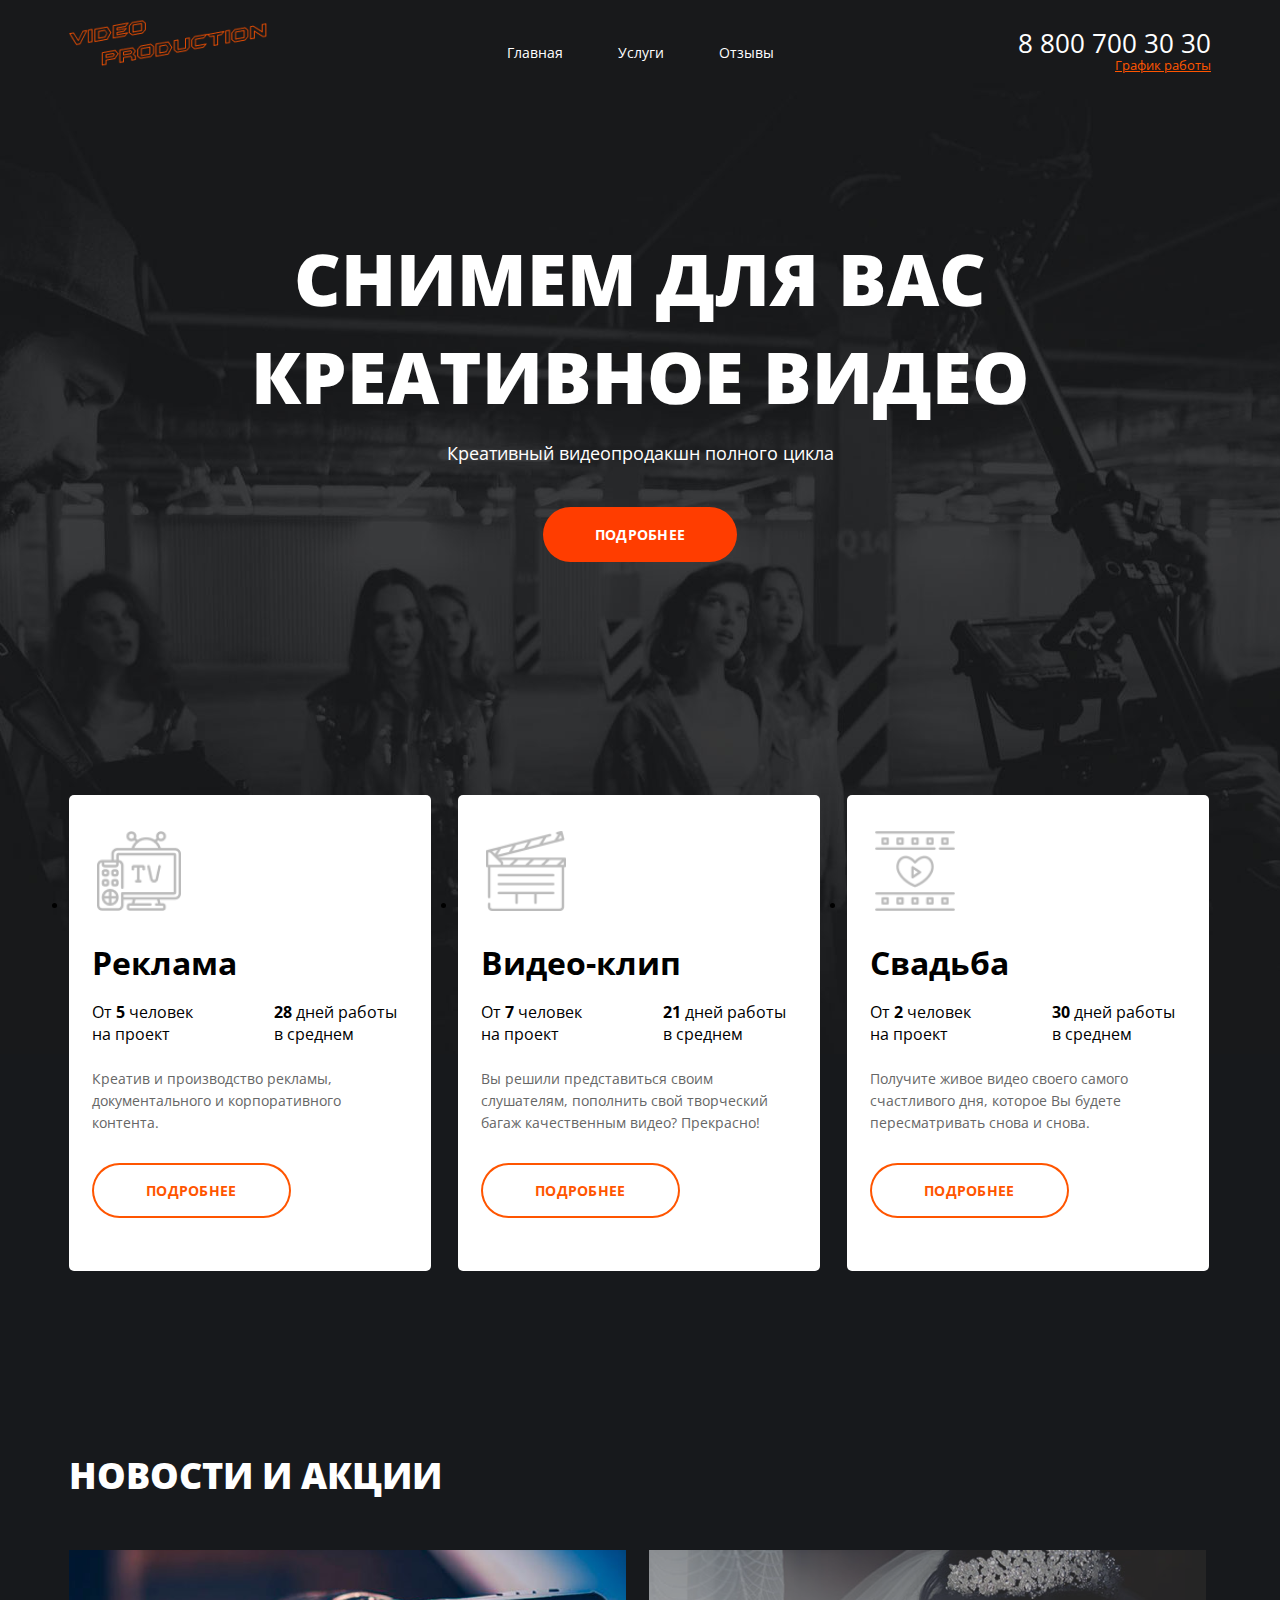
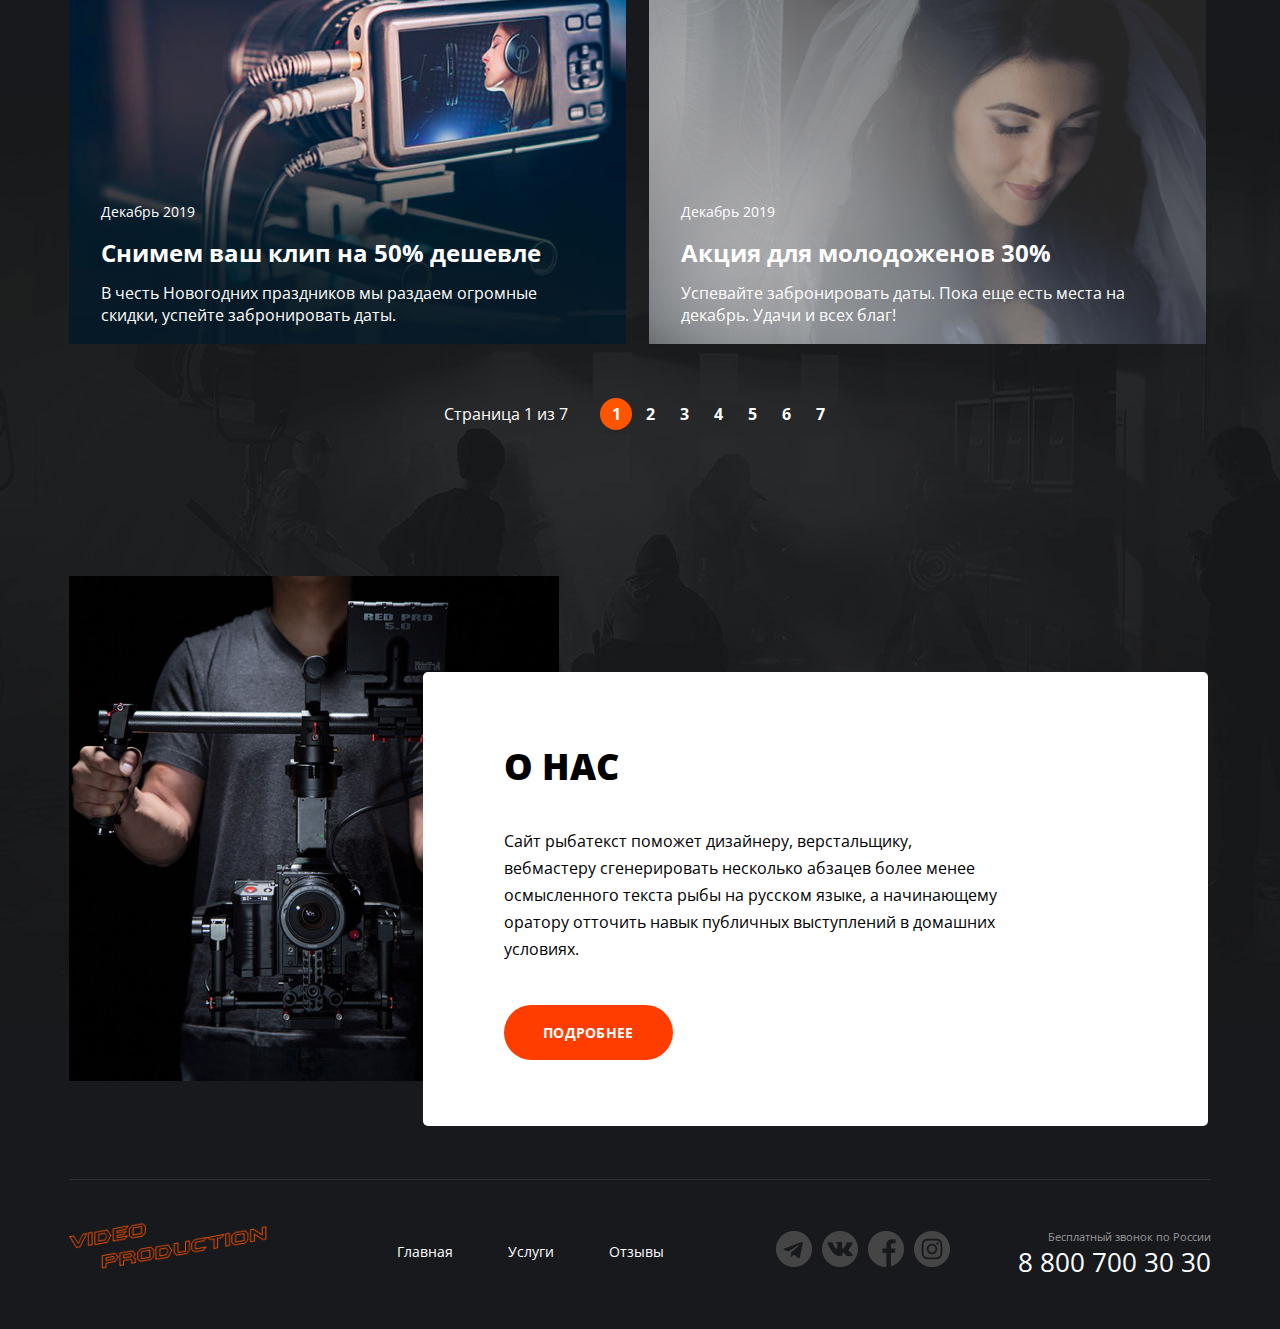
==== commit c288164e: "Правки" ====
--- a/index.html
+++ b/index.html
@@ -46,9 +46,7 @@
               </a>
             </div>
             <div class="schedule">
-              <div class="schedule__text">
-                График работы
-              </div>
+              <div class="schedule__text">График работы</div>
               <div class="schedule__popup">
                 <div class="schedule__days-time">пн-вс: 09:00 - 20:00</div>
                 <div class="schedule__lunch-time">Обед: 14:00-14:30</div>
--- a/css/styles.css
+++ b/css/styles.css
@@ -96,19 +96,18 @@
 
 .schedule__text {
   display: inline-block;
-  color: #ff3d00;
+  color: #ff5500;
   text-decoration: underline;
   line-height: 14px;
   vertical-align: top;
   cursor: pointer;
 }
 
+.schedule__text:hover {
+  color: #ff3d00;
+}
+
 .schedule__text:hover + .schedule__popup {
-  opacity: 0.8;
-  visibility: visible;
-}
-
-.schedule__popup:hover {
   opacity: 0.8;
   visibility: visible;
 }
@@ -242,25 +241,18 @@
 
 /* Offers */
 
-.offers {
-  text-align: center;
-  font-size: 16px;
-}
-
 .offers__list {
-  font-size: 0; /* Remove the gap between the items */
+  display: flex;
 }
 
 .offers__item {
   position: relative;
-  text-align: left;
-  vertical-align: top;
-  display: inline-block;
   width: 362px;
   height: 476px;
   background-color: #ffffff;
   border-radius: 5px;
   transition: 200ms;
+  padding: 36px 34px 53px 23px;
 }
 
 .offers__item:not(:last-child) {
@@ -272,37 +264,38 @@
 }
 
 .offers__block {
-  margin: 36px 23px;
+  display: flex;
+  flex-direction: column;
+  height: 100%;
 }
 
 .offers__name {
   color: #000000;
   font-size: 32px;
-  margin: 30px 0px 17px;
+  margin-top: 30px;
+  margin-bottom: 17px;
 }
 
 .offers__icon {
+  margin-right: auto;
   margin-left: 5px;
   height: 80px;
 }
 
 .offers-info {
-  position: relative;
+  display: flex;
   height: 41px;
   margin-bottom: 26px;
   font-size: 16px;
 }
 
 .offers-info__persons {
-  position: absolute;
-  left: 0;
   width: 102px;
 }
 
 .offers-info__work-days {
-  position: absolute;
-  right: 12px;
   width: 123px;
+  margin-left: auto;
 }
 
 .offers__desc {
@@ -312,12 +305,12 @@
 }
 
 .offers__btn {
-  position: absolute;
-  bottom: 53px;
   padding-right: 56px;
   box-shadow: inset 0px 0px 0px 2px #ff5500;
   background-color: #ffffff;
   padding: 18px 54px;
+  margin-top: auto;
+  margin-right: auto;
 }
 
 .offers__btn:not(:hover) {
@@ -327,13 +320,12 @@
 /* Events */
 
 .events {
-  margin: 180px 0px 150px;
+  margin: 180px 0px 146px;
 }
 
 .events__list {
   display: flex;
-  flex-direction: row;
-  margin: 51px 0px;
+  margin: 50px 0px 54px;
 }
 
 .events__item {
@@ -392,11 +384,11 @@
   color: #ffffff;
   font-size: 16px;
   font-weight: 400;
+  margin-right: 32px;
 }
 
 .paginator__list {
-  margin-left: 25px;
-  font-size: 0; /* Remove the gap between items */
+  display: flex;
 }
 
 .paginator__item {
@@ -473,7 +465,6 @@
 
 .footer {
   display: flex;
-  flex-direction: row;
   align-items: center;
   margin-top: 53px;
   margin-bottom: 57px;
@@ -508,7 +499,7 @@
 
 .socials {
   display: flex;
-  flex-direction: row;
+  align-items: center;
 }
 
 .socials__item {
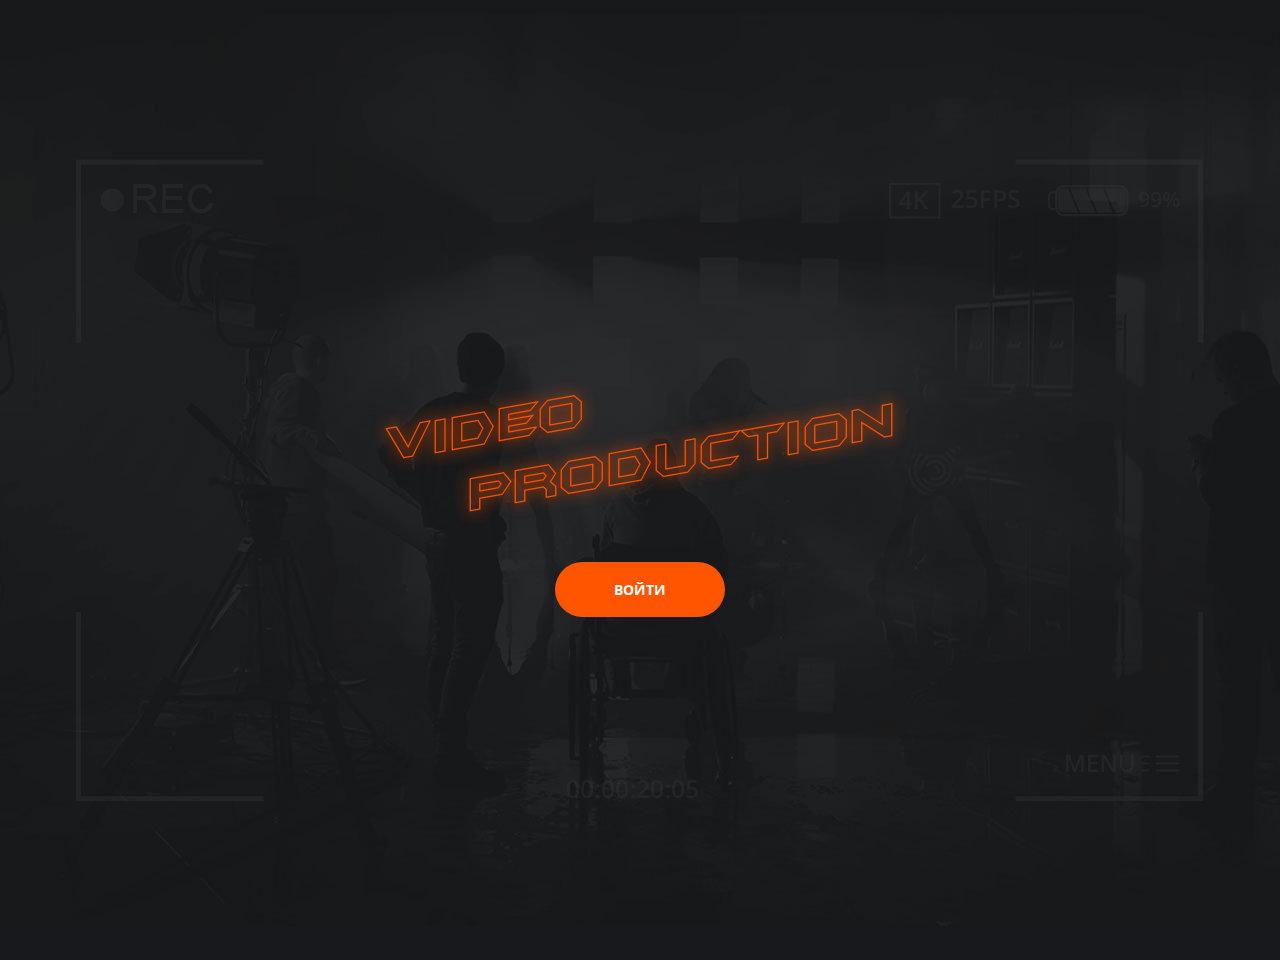
==== commit 164073ed: "Добавлены страницы:  ● Услуги  ● Отзывы  ● Приветствие" ====
--- a/index.html
+++ b/index.html
@@ -1,305 +1,28 @@
 <!DOCTYPE html>
 <html lang="ru-RU">
-  <head>
-    <meta charset="UTF-8" />
-    <meta http-equiv="X-UA-Compatible" content="IE=edge" />
-    <link rel="preconnect" href="https://fonts.googleapis.com" />
-    <link rel="preconnect" href="https://fonts.gstatic.com" crossorigin />
-    <link
-      href="https://fonts.googleapis.com/css2?family=Open+Sans:ital,wght@0,400;0,600;0,700;0,800;1,400&display=swap"
-      rel="stylesheet"
-    />
-    <link rel="stylesheet" href="./css/styles.css" />
-    <meta name="viewport" content="width=device-width, initial-scale=1.0" />
-    <title>Видео-Студия</title>
-  </head>
-  <body>
-    <div class="wrapper wrapper_main">
-      <div class="container">
-        <!-- Header -->
-        <header class="header">
-          <!-- Logo -->
-          <div class="header__logo logo">
+<head>
+  <meta charset="UTF-8">
+  <meta http-equiv="X-UA-Compatible" content="IE=edge">
+  <meta name="viewport" content="width=device-width, initial-scale=1.0">
+  <link rel="icon" type="image/png" sizes="32x32" href="./img/favicon-32x32.png">
+  <link rel="icon" type="image/png" sizes="16x16" href="./img/favicon-16x16.png">
+  <link rel="stylesheet" href="./css/main.css">
+  <title>Видео-Студия | Вход</title>
+</head>
+<body>
+  <div class="wrapper wrapper--welcome">
+    <section class="welcome">
+      <div class="welcome__container container">
+        <div class="welcome__block">
+          <div class="welcome__logo logo logo--large">
             <a href="/" class="logo__link">
-              <img src="./img/logo.png" alt="Logo" class="logo__image" />
+              <img src="./img/logo-large.png" alt="Logo" class="logo__image" />
             </a>
           </div>
-          <!-- Menu -->
-          <nav class="menu">
-            <ul class="menu__list">
-              <li class="menu__item menu__item--active">
-                <a href="#" class="menu__link link">Главная</a>
-              </li>
-              <li class="menu__item">
-                <a href="#" class="menu__link link">Услуги</a>
-              </li>
-              <li class="menu__item">
-                <a href="#" class="menu__link link">Отзывы</a>
-              </li>
-            </ul>
-          </nav>
-          <!-- Info -->
-          <address class="header__info">
-            <div class="phone">
-              <a href="tel:+78007003030" class="phone__link link">
-                8 800 700 30 30
-              </a>
-            </div>
-            <div class="schedule">
-              <div class="schedule__text">График работы</div>
-              <div class="schedule__popup">
-                <div class="schedule__days-time">пн-вс: 09:00 - 20:00</div>
-                <div class="schedule__lunch-time">Обед: 14:00-14:30</div>
-              </div>
-            </div>
-          </address>
-        </header>
-
-        <!-- Main content -->
-        <main class="main">
-          <!-- Hero -->
-          <section class="hero">
-            <h1 class="hero__title large-title">
-              Снимем для вас креативное видео
-            </h1>
-            <p class="hero__subtitle subtitle">
-              Креативный видеопродакшн полного цикла
-            </p>
-            <a href="#" class="hero__btn btn">Подробнее</a>
-          </section>
-
-          <!-- Offers -->
-          <section class="offers">
-            <ul class="offers__list">
-              <!-- Offers card -->
-              <li class="offers__item">
-                <div class="offers__block">
-                  <img src="./img/tv.png" alt="Icon" class="offers__icon" />
-                  <h3 class="offers__name">Реклама</h3>
-                  <div class="offers-info">
-                    <div class="offers-info__persons">
-                      От <b>5</b> человек на проект
-                    </div>
-                    <div class="offers-info__work-days">
-                      <b>28</b> дней работы в среднем
-                    </div>
-                  </div>
-                  <p class="offers__desc">
-                    Креатив и производство рекламы, документального и
-                    корпоративного контента.
-                  </p>
-                  <a href="#" class="offers__btn btn">Подробнее</a>
-                </div>
-              </li>
-              <!-- Offers card -->
-              <li class="offers__item">
-                <div class="offers__block">
-                  <img
-                    src="./img/clapper.png"
-                    alt="Icon"
-                    class="offers__icon"
-                  />
-                  <h3 class="offers__name">Видео-клип</h3>
-                  <div class="offers-info">
-                    <div class="offers-info__persons">
-                      От <b>7</b> человек на проект
-                    </div>
-                    <div class="offers-info__work-days">
-                      <b>21</b> дней работы в среднем
-                    </div>
-                  </div>
-                  <p class="offers__desc">
-                    Вы решили представиться своим слушателям, пополнить свой
-                    творческий багаж качественным видео? Прекрасно!
-                  </p>
-                  <a href="#" class="offers__btn btn">Подробнее</a>
-                </div>
-              </li>
-              <!-- Offers card -->
-              <li class="offers__item">
-                <div class="offers__block">
-                  <img src="./img/film.png" alt="Icon" class="offers__icon" />
-                  <h3 class="offers__name">Свадьба</h3>
-                  <div class="offers-info">
-                    <div class="offers-info__persons">
-                      От <b>2</b> человек на проект
-                    </div>
-                    <div class="offers-info__work-days">
-                      <b>30</b> дней работы в среднем
-                    </div>
-                  </div>
-                  <p class="offers__desc">
-                    Получите живое видео своего самого счастливого дня, которое
-                    Вы будете пересматривать снова и снова.
-                  </p>
-                  <a href="#" class="offers__btn btn">Подробнее</a>
-                </div>
-              </li>
-            </ul>
-          </section>
-
-          <!-- События -->
-          <section class="events">
-            <h2 class="events__title medium-title">Новости и акции</h2>
-            <ul class="events__list">
-              <!-- Event card -->
-              <li class="events__item">
-                <a href="#" class="events__link">
-                  <img
-                    src="./img/camera.png"
-                    alt="Event image"
-                    class="events__image"
-                  />
-                  <div class="events__info">
-                    <time class="events__date">Декабрь 2019</time>
-                    <h3 class="events__name">Снимем ваш клип на 50% дешевле</h3>
-                    <p class="events__desc">
-                      В честь Новогодних праздников мы раздаем огромные скидки,
-                      успейте забронировать даты.
-                    </p>
-                  </div>
-                </a>
-              </li>
-
-              <!-- Event card -->
-              <li class="events__item">
-                <a href="#" class="events__link">
-                  <img
-                    src="./img/wedding.png"
-                    alt="Event image"
-                    class="events__image"
-                  />
-                  <div class="events__info">
-                    <time class="events__date">Декабрь 2019</time>
-                    <h3 class="events__name">Акция для молодоженов 30%</h3>
-                    <p class="events__desc">
-                      Успевайте забронировать даты. Пока еще есть места на
-                      декабрь. Удачи и всех благ!
-                    </p>
-                  </div>
-                </a>
-              </li>
-            </ul>
-
-            <!-- Event pagination -->
-            <div class="paginator">
-              <span class="paginator__text">Страница 1 из 7</span>
-              <ul class="paginator__list">
-                <li class="paginator__item paginator__item--active">
-                  <a class="paginator__link link" href="#">1</a>
-                </li>
-                <li class="paginator__item">
-                  <a class="paginator__link link" href="#">2</a>
-                </li>
-                <li class="paginator__item">
-                  <a class="paginator__link link" href="#">3</a>
-                </li>
-                <li class="paginator__item">
-                  <a class="paginator__link link" href="#">4</a>
-                </li>
-                <li class="paginator__item">
-                  <a class="paginator__link link" href="#">5</a>
-                </li>
-                <li class="paginator__item">
-                  <a class="paginator__link link" href="#">6</a>
-                </li>
-                <li class="paginator__item">
-                  <a class="paginator__link link" href="#">7</a>
-                </li>
-              </ul>
-            </div>
-          </section>
-
-          <!-- About -->
-          <section class="about">
-            <img src="./img/cameraman.png" alt="Image" class="about__image" />
-            <div class="about__block">
-              <h2 class="about__title medium-title">О нас</h2>
-              <p class="about__desc">
-                Сайт рыбатекст поможет дизайнеру, верстальщику, вебмастеру
-                сгенерировать несколько абзацев более менее осмысленного текста
-                рыбы на русском языке, а начинающему оратору отточить навык
-                публичных выступлений в домашних условиях.
-              </p>
-              <a href="#" class="about__btn btn">Подробнее</a>
-            </div>
-          </section>
-        </main>
-
-        <!-- Footer -->
-        <footer class="footer">
-          <div class="footer__logo logo">
-            <a href="/" class="logo__link">
-              <img src="./img/logo.png" alt="Logo" class="logo__image" />
-            </a>
-          </div>
-
-          <!-- Menu -->
-          <nav class="footer__menu menu">
-            <ul class="menu__list">
-              <li class="menu__item menu__item--active">
-                <a href="#" class="menu__link link">Главная</a>
-              </li>
-              <li class="menu__item">
-                <a href="#" class="menu__link link">Услуги</a>
-              </li>
-              <li class="menu__item">
-                <a href="#" class="menu__link link">Отзывы</a>
-              </li>
-            </ul>
-          </nav>
-
-          <!-- Links to social media -->
-          <div class="footer__socials">
-            <div class="socials">
-              <ul class="socials__list">
-                <li class="socials__item">
-                  <a href="#" class="socials__link">
-                    <img
-                      src="./img/telegram.png"
-                      alt="Telegram"
-                      class="socials__icon"
-                    />
-                  </a>
-                </li>
-                <li class="socials__item">
-                  <a href="#" class="socials__link">
-                    <img src="./img/vk.png" alt="VK" class="socials__icon" />
-                  </a>
-                </li>
-                <li class="socials__item">
-                  <a href="#" class="socials__link">
-                    <img
-                      src="./img/f.png"
-                      alt="Facebook"
-                      class="socials__icon"
-                    />
-                  </a>
-                </li>
-                <li class="socials__item">
-                  <a href="#" class="socials__link">
-                    <img
-                      src="./img/in.png"
-                      alt="Instagram"
-                      class="socials__icon"
-                    />
-                  </a>
-                </li>
-              </ul>
-            </div>
-          </div>
-
-          <!-- Contacts -->
-          <address class="footer__info">
-            <div class="phone">
-              <div class="phone__info">Бесплатный звонок по России</div>
-              <a href="tel:+78007003030" class="phone__link link">
-                8 800 700 30 30
-              </a>
-            </div>
-          </address>
-        </footer>
+          <a href="./main.html" class="welcome__btn btn">Войти</a>
+        </div>
       </div>
-    </div>
-  </body>
-</html>
+    </section>
+  </div>
+</body>
+</html>--- a/css/main.css
+++ b/css/main.css
@@ -0,0 +1,30 @@
+@import url("./general/fonts.css");
+@import url("./general/base.css");
+@import url("./general/wrapper.css");
+@import url("./general/normalize.css");
+
+@import url("./components/button.css");
+@import url("./components/link.css");
+@import url("./components/logo.css");
+@import url("./components/menu.css");
+@import url("./components/paginator.css");
+@import url("./components/phone.css");
+@import url("./components/schedule.css");
+@import url("./components/socials.css");
+@import url("./components/title.css");
+@import url("./components/breadcrumbs.css");
+@import url("./components/input.css");
+
+@import url("./sections/header.css");
+@import url("./sections/hero.css");
+@import url("./sections/offers.css");
+@import url("./sections/events.css");
+@import url("./sections/about.css");
+@import url("./sections/footer.css");
+@import url("./sections/welcome.css");
+@import url("./sections/top.css");
+@import url("./sections/services.css");
+@import url("./sections/partners.css");
+@import url("./sections/reviews.css");
+@import url("./sections/banner.css");
+@import url("./sections/feedback.css");
